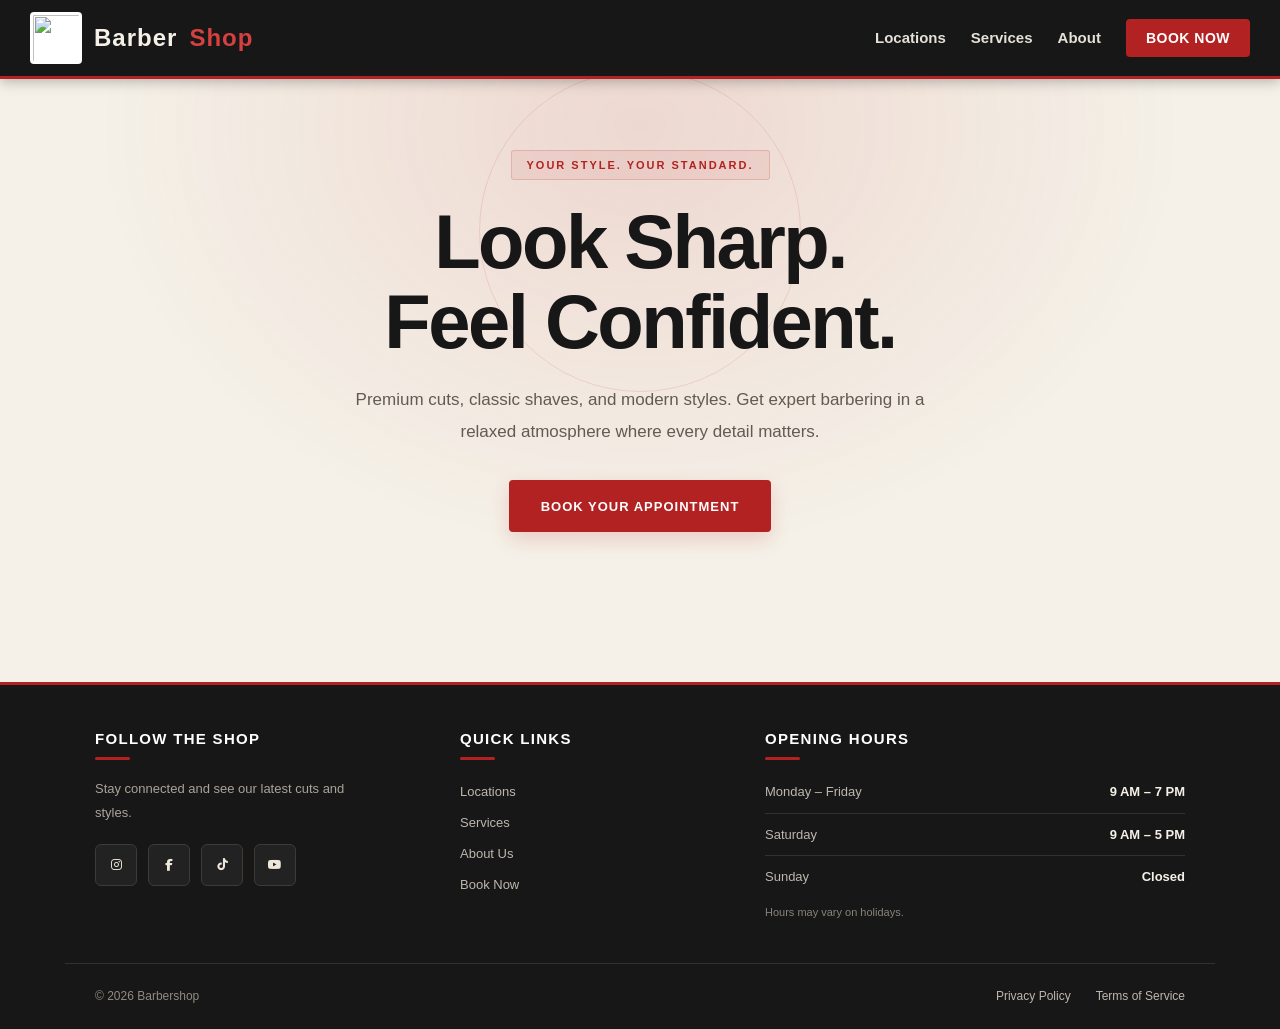
==== index.html @ 5756db05 "Add files via upload" ====
<!DOCTYPE html>
<html lang="en">
<head>
    <meta charset="UTF-8">
    <meta name="viewport" content="width=device-width, initial-scale=1.0">
    <title>Barbershop</title>
    <link rel="stylesheet" href="styles.css">

<link
    rel="stylesheet"
    href="https://cdnjs.cloudflare.com/ajax/libs/font-awesome/6.7.2/css/all.min.css"
>

</head>
<body>
    <nav class="navbar">
        <a href="#" class="nav-logo"><img src="imgs/navlogo.png">Barber<span>Shop</span></a>

        <input type="checkbox" id="nav-toggle" class="nav-toggle">

        <label for="nav-toggle" class="nav-toggle-label">
            <span></span>
        </label>

        <ul class="nav-menu">
            <li><a href="locations.html" class="nav-link">Locations</a></li>
            <li><a href="services.html" class="nav-link">Services</a></li>
            <li><a href="about.html" class="nav-link">About</a></li>
            <li><a href="book.html" class="nav-cta">Book Now</a></li>
        </ul>
    </nav>

    
<div class="top-padding">
    <h1>Look Sharp.<br>Feel Confident.</h1>

    <p>
        Premium cuts, classic shaves, and modern styles.
        Get expert barbering in a relaxed atmosphere
        where every detail matters.
    </p>

    <a href="book.html">Book Your Appointment</a>
</div>
    
<footer class="barber-footer">

    <div class="footer-main">

        <!-- SOCIAL MEDIA -->
        <div class="footer-column footer-socials">
            <h3>Follow the Shop</h3>
            <p>Stay connected and see our latest cuts and styles.</p>

            
<div class="social-links">

    <a href="https://instagram.com/"
       target="_blank"
       rel="noopener noreferrer"
       aria-label="Instagram">
        <i class="fa-brands fa-instagram"></i>
    </a>

    <a href="https://facebook.com/"
       target="_blank"
       rel="noopener noreferrer"
       aria-label="Facebook">
        <i class="fa-brands fa-facebook-f"></i>
    </a>

    <a href="https://tiktok.com/"
       target="_blank"
       rel="noopener noreferrer"
       aria-label="TikTok">
        <i class="fa-brands fa-tiktok"></i>
    </a>

    <a href="https://youtube.com/"
       target="_blank"
       rel="noopener noreferrer"
       aria-label="YouTube">
        <i class="fa-brands fa-youtube"></i>
    </a>

</div>

        </div>

        <!-- QUICK LINKS -->
        <div class="footer-column">
            <h3>Quick Links</h3>
            <ul class="footer-links">
                <li><a href="locations.html">Locations</a></li>
                <li><a href="services.html">Services</a></li>
                <li><a href="about.html">About Us</a></li>
                <li><a href="book.html">Book Now</a></li>
            </ul>
        </div>

        <!-- BUSINESS HOURS -->
        <div class="footer-column footer-hours">
            <h3>Opening Hours</h3>

            <div class="hours-list">
                <p>
                    <span>Monday – Friday</span>
                    <span>9 AM – 7 PM</span>
                </p>
                <p>
                    <span>Saturday</span>
                    <span>9 AM – 5 PM</span>
                </p>
                <p>
                    <span>Sunday</span>
                    <span>Closed</span>
                </p>
            </div>

            <p class="hours-note">
                Hours may vary on holidays.
            </p>
        </div>

    </div>

    <!-- FOOTER BOTTOM -->
    <div class="footer-bottom">

        <p class="copyright">
            &copy; <span id="footer-year">2026</span>
           Barbershop
        </p>

        <div class="footer-legal">
            <a href="privacy.html">Privacy Policy</a>
            <a href="terms.html">Terms of Service</a>
        </div>

    </div>

</footer>

<script>
    document.getElementById("footer-year").textContent =
        new Date().getFullYear();
</script>


</body>
</html>
---- styles.css ----
* {
    margin: 0;
    padding: 0;
    box-sizing: border-box;
    font-family: 'Segoe UI', Tahoma, Geneva, Verdana, sans-serif;
}

body {
    background-color: #f5f1e8;
}

/* NAVBAR */
.navbar {
    position: fixed;
    top: 0;
    left: 0;
    width: 100%;
    background-color: #171717;
    display: flex;
    justify-content: space-between;
    align-items: center;
    padding: 12px 30px;
    box-shadow: 0 3px 12px rgba(0, 0, 0, 0.25);
    z-index: 1000;
    border-bottom: 3px solid #b22222;
}

/* LOGO AREA */
.nav-logo {
    display: flex;
    align-items: center;
    gap: 12px;
    font-size: 24px;
    font-weight: 800;
    color: #f5f1e8;
    text-decoration: none;
    letter-spacing: 1px;
    white-space: nowrap;
}

/* SQUARE LOGO */
.nav-logo img {
    width: 52px;
    height: 52px;
    object-fit: contain;
    border-radius: 4px;
    background-color: #ffffff;
    padding: 3px;
}

/* OPTIONAL TEXT LOGO ACCENT */
.nav-logo span {
    color: #d64040;
}

/* DESKTOP NAVIGATION */
.nav-menu {
    display: flex;
    list-style: none;
    align-items: center;
    gap: 25px;

    /* Keep menu visible on desktop */
    position: static;
    width: auto;
    max-height: none;
    overflow: visible;
    opacity: 1;
    flex-direction: row;
    background-color: transparent;
    box-shadow: none;
}

.nav-menu li {
    width: auto;
    text-align: center;
}

.nav-link {
    display: block;
    text-decoration: none;
    color: #e5e0d8;
    font-size: 15px;
    font-weight: 600;
    padding: 10px 0;
    width: auto;
    border-bottom: 2px solid transparent;
    transition: color 0.3s ease, border-color 0.3s ease;
}

.nav-link:hover,
.nav-link.active {
    color: #e05252;
    border-bottom-color: #b22222;
}

/* BOOKING / CTA BUTTON */
.nav-cta {
    display: inline-block;
    text-decoration: none;
    background-color: #b22222;
    color: #ffffff;
    padding: 11px 20px;
    border-radius: 4px;
    font-size: 14px;
    font-weight: 700;
    text-transform: uppercase;
    letter-spacing: 0.5px;
    transition: background-color 0.3s ease,
                transform 0.2s ease;
}

.nav-cta:hover {
    background-color: #8b1a1a;
    transform: translateY(-2px);
}

/* MOBILE MENU TOGGLE */
.nav-toggle {
    display: none;
}

.nav-toggle-label {
    display: none;
    cursor: pointer;
    padding: 10px;
}

.nav-toggle-label span,
.nav-toggle-label span::before,
.nav-toggle-label span::after {
    display: block;
    background: #f5f1e8;
    height: 3px;
    width: 26px;
    position: relative;
    transition: all 0.3s ease-in-out;
    border-radius: 2px;
}

.nav-toggle-label span::before,
.nav-toggle-label span::after {
    content: '';
    position: absolute;
    left: 0;
}

.nav-toggle-label span::before {
    bottom: 8px;
}

.nav-toggle-label span::after {
    top: 8px;
}

/* MOBILE RESPONSIVE NAVIGATION */
@media screen and (max-width: 768px) {
    .navbar {
        padding: 10px 16px;
        flex-wrap: wrap;
    }

    .nav-logo {
        font-size: 19px;
        gap: 9px;
    }

    .nav-logo img {
        width: 44px;
        height: 44px;
    }

    .nav-toggle-label {
        display: block;
        order: 2;
    }

    .nav-menu {
        position: absolute;
        top: 100%;
        left: 0;
        width: 100%;
        background-color: #202020;
        display: flex;
        flex-direction: column;
        align-items: stretch;
        gap: 0;
        max-height: 0;
        overflow: hidden;
        opacity: 0;
        visibility: hidden;
        transition: max-height 0.4s ease,
                    opacity 0.3s ease,
                    visibility 0.3s ease;
        box-shadow: 0 5px 12px rgba(0, 0, 0, 0.2);
    }

    .nav-menu li {
        width: 100%;
        text-align: center;
    }

    .nav-link {
        padding: 16px 20px;
        width: 100%;
        border-bottom: 1px solid #383838;
    }

    .nav-link:hover,
    .nav-link.active {
        background-color: #292929;
        border-bottom-color: #b22222;
    }

    .nav-cta {
        display: block;
        margin: 15px 20px 20px;
        text-align: center;
    }

    /* Show menu only when toggled on mobile */
    .nav-toggle:checked ~ .nav-menu {
        max-height: 500px;
        opacity: 1;
        visibility: visible;
    }

    /* Hamburger transforms into an X */
    .nav-toggle:checked ~ .nav-toggle-label span {
        background: transparent;
    }

    .nav-toggle:checked ~ .nav-toggle-label span::before {
        transform: rotate(45deg);
        bottom: 0;
    }

    .nav-toggle:checked ~ .nav-toggle-label span::after {
        transform: rotate(-45deg);
        top: 0;
    }
}

/* EXTRA SMALL SCREENS */
@media screen and (max-width: 380px) {
    .navbar {
        padding: 8px 10px;
    }

    .nav-logo {
        font-size: 16px;
        gap: 7px;
    }

    .nav-logo img {
        width: 38px;
        height: 38px;
    }
}




/* ==================================
   MODERN BARBERSHOP HERO SECTION
================================== */

.top-padding {
    position: relative;
    isolation: isolate;
    overflow: hidden;

    min-height: 480px;
    padding: 150px 24px 100px;

    display: flex;
    flex-direction: column;
    align-items: center;
    justify-content: center;

    text-align: center;
    background:
        radial-gradient(
            ellipse at 50% 20%,
            rgba(178, 34, 34, 0.12),
            transparent 60%
        ),
        #f5f1e8;
}

/* Decorative background accent */
.top-padding::before {
    content: "";
    position: absolute;
    z-index: -1;
    top: 70px;
    left: 50%;

    width: 320px;
    height: 320px;
    border: 1px solid rgba(178, 34, 34, 0.12);
    border-radius: 50%;

    transform: translateX(-50%);
    pointer-events: none;
}

/* Small introductory label */
.top-padding::after {
    content: "YOUR STYLE. YOUR STANDARD.";
    display: inline-block;
    order: -1;

    margin-bottom: 22px;
    padding: 8px 15px;

    color: #b22222;
    background: rgba(178, 34, 34, 0.07);
    border: 1px solid rgba(178, 34, 34, 0.18);
    border-radius: 3px;

    font-size: 11px;
    font-weight: 800;
    letter-spacing: 2px;
}

/* Main heading */
.top-padding h1 {
    max-width: 850px;
    margin-bottom: 22px;

    color: #171717;
    font-size: clamp(42px, 6vw, 76px);
    font-weight: 900;
    line-height: 1.05;
    letter-spacing: -2.5px;
}

/* Introductory paragraph */
.top-padding p {
    max-width: 620px;
    margin-bottom: 32px;

    color: #625b53;
    font-size: 17px;
    line-height: 1.9;
}

/* Booking button */
.top-padding > a {
    display: inline-flex;
    align-items: center;
    justify-content: center;

    min-height: 52px;
    padding: 0 30px;

    background: #b22222;
    color: #ffffff;
    border: 2px solid #b22222;
    border-radius: 4px;

    font-size: 13px;
    font-weight: 800;
    letter-spacing: 1px;
    text-transform: uppercase;
    text-decoration: none;

    box-shadow: 0 8px 20px rgba(178, 34, 34, 0.16);

    transition:
        background-color 0.25s ease,
        border-color 0.25s ease,
        transform 0.25s ease,
        box-shadow 0.25s ease;
}

.top-padding > a:hover {
    background: #171717;
    border-color: #171717;
    transform: translateY(-3px);
    box-shadow: 0 12px 24px rgba(0, 0, 0, 0.15);
}

.top-padding > a:focus-visible {
    outline: 3px solid #b22222;
    outline-offset: 4px;
}

/* Tablet and mobile */
@media screen and (max-width: 768px) {
    .top-padding {
        min-height: 420px;
        padding: 120px 22px 75px;
    }

    .top-padding::before {
        top: 55px;
        width: 260px;
        height: 260px;
    }

    .top-padding::after {
        margin-bottom: 20px;
        font-size: 10px;
        letter-spacing: 1.5px;
    }

    .top-padding h1 {
        margin-bottom: 18px;
        letter-spacing: -1.5px;
    }

    .top-padding p {
        max-width: 500px;
        margin-bottom: 26px;
        font-size: 15px;
        line-height: 1.8;
    }
}

/* Small phones */
@media screen and (max-width: 380px) {
    .top-padding {
        min-height: 390px;
        padding: 105px 16px 60px;
    }

    .top-padding h1 {
        font-size: 38px;
    }

    .top-padding::after {
        padding: 7px 10px;
        font-size: 9px;
        letter-spacing: 1px;
    }
}

/* Reduced motion accessibility */
@media (prefers-reduced-motion: reduce) {
    .top-padding > a {
        transition: none;
    }
}

/* ==================================
   BARBERSHOP MINIMAL FOOTER
================================== */

.barber-footer {
    background: #171717;
    color: #e9e2d7;
    border-top: 3px solid #b22222;
    margin-top: 50px;
}

/* MAIN LAYOUT */

.footer-main {
    max-width: 1150px;
    margin: 0 auto;
    padding: 45px 30px;
    display: grid;
    grid-template-columns: 1fr 0.8fr 1.4fr;
    gap: 65px;
    align-items: start;
}

.footer-column {
    min-width: 0;
}

.footer-column h3 {
    color: #ffffff;
    font-size: 15px;
    font-weight: 700;
    letter-spacing: 1.3px;
    text-transform: uppercase;
    margin-bottom: 22px;
}

.footer-column h3::after {
    content: "";
    display: block;
    width: 35px;
    height: 3px;
    background: #b22222;
    margin-top: 10px;
    border-radius: 2px;
}

/* SOCIAL MEDIA */

.footer-socials > p {
    color: #aaa39a;
    font-size: 13px;
    line-height: 1.8;
    margin: -5px 0 20px;
    max-width: 260px;
}

.social-links {
    display: flex;
    flex-wrap: wrap;
    gap: 11px;
}

.social-links a {
    display: flex;
    justify-content: center;
    align-items: center;
    width: 42px;
    height: 42px;
    background: #222222;
    border: 1px solid #403a35;
    border-radius: 6px;
    color: #eee7dc;
    font-size: 12px;
    font-weight: 800;
    text-decoration: none;
    transition: background 0.25s ease,
                border-color 0.25s ease,
                transform 0.25s ease;
}

.social-links a:hover {
    background: #b22222;
    border-color: #b22222;
    transform: translateY(-3px);
}

/* QUICK LINKS */

.footer-links {
    list-style: none;
    padding: 0;
    margin: 0;
}

.footer-links li {
    margin-bottom: 13px;
}

.footer-links a {
    display: inline-block;
    color: #bdb7ae;
    font-size: 13px;
    text-decoration: none;
    transition: color 0.25s ease,
                transform 0.25s ease;
}

.footer-links a:hover {
    color: #e05252;
    transform: translateX(4px);
}

/* BUSINESS HOURS */

.hours-list {
    width: 100%;
}

.hours-list p {
    display: flex;
    justify-content: space-between;
    align-items: baseline;
    gap: 18px;
    padding: 11px 0;
    border-bottom: 1px solid #34302c;
    color: #bdb7ae;
    font-size: 13px;
    line-height: 1.5;
}

.hours-list p:first-child {
    padding-top: 0;
}

.hours-list p:last-child {
    border-bottom: none;
}

.hours-list p span:last-child {
    color: #f5f1e8;
    font-weight: 600;
    text-align: right;
    white-space: nowrap;
}

.hours-note {
    color: #89837a;
    font-size: 11px;
    margin-top: 8px;
}

/* COPYRIGHT & LEGAL LINKS */

.footer-bottom {
    max-width: 1150px;
    margin: 0 auto;
    padding: 22px 30px;
    border-top: 1px solid #34302c;
    display: flex;
    justify-content: space-between;
    align-items: center;
    flex-wrap: wrap;
    gap: 18px;
}

.copyright {
    color: #918a81;
    font-size: 12px;
    line-height: 1.8;
}

.footer-legal {
    display: flex;
    align-items: center;
    flex-wrap: wrap;
    gap: 25px;
}

.footer-legal a {
    color: #bdb7ae;
    font-size: 12px;
    text-decoration: none;
    transition: color 0.25s ease;
}

.footer-legal a:hover {
    color: #e05252;
}

/* TABLETS */

@media screen and (max-width: 850px) {
    .footer-main {
        grid-template-columns: 1fr 1fr;
        gap: 40px;
        padding: 40px 25px;
    }

    .footer-hours {
        grid-column: 1 / -1;
    }

    .footer-hours .hours-list {
        max-width: 500px;
    }

    .footer-bottom {
        padding: 22px 25px;
    }
}

/* MOBILE */

@media screen and (max-width: 550px) {
    .barber-footer {
        margin-top: 35px;
    }

    .footer-main {
        grid-template-columns: 1fr;
        gap: 32px;
        padding: 35px 22px;
    }

    .footer-hours {
        grid-column: auto;
    }

    .footer-column h3 {
        margin-bottom: 18px;
    }

    .footer-bottom {
        padding: 22px;
        flex-direction: column;
        align-items: flex-start;
        gap: 12px;
    }

    .footer-legal {
        gap: 18px;
    }
}

/* REDUCED MOTION ACCESSIBILITY */

@media (prefers-reduced-motion: reduce) {
    .barber-footer *,
    .barber-footer *::before,
    .barber-footer *::after {
        transition: none !important;
    }
}
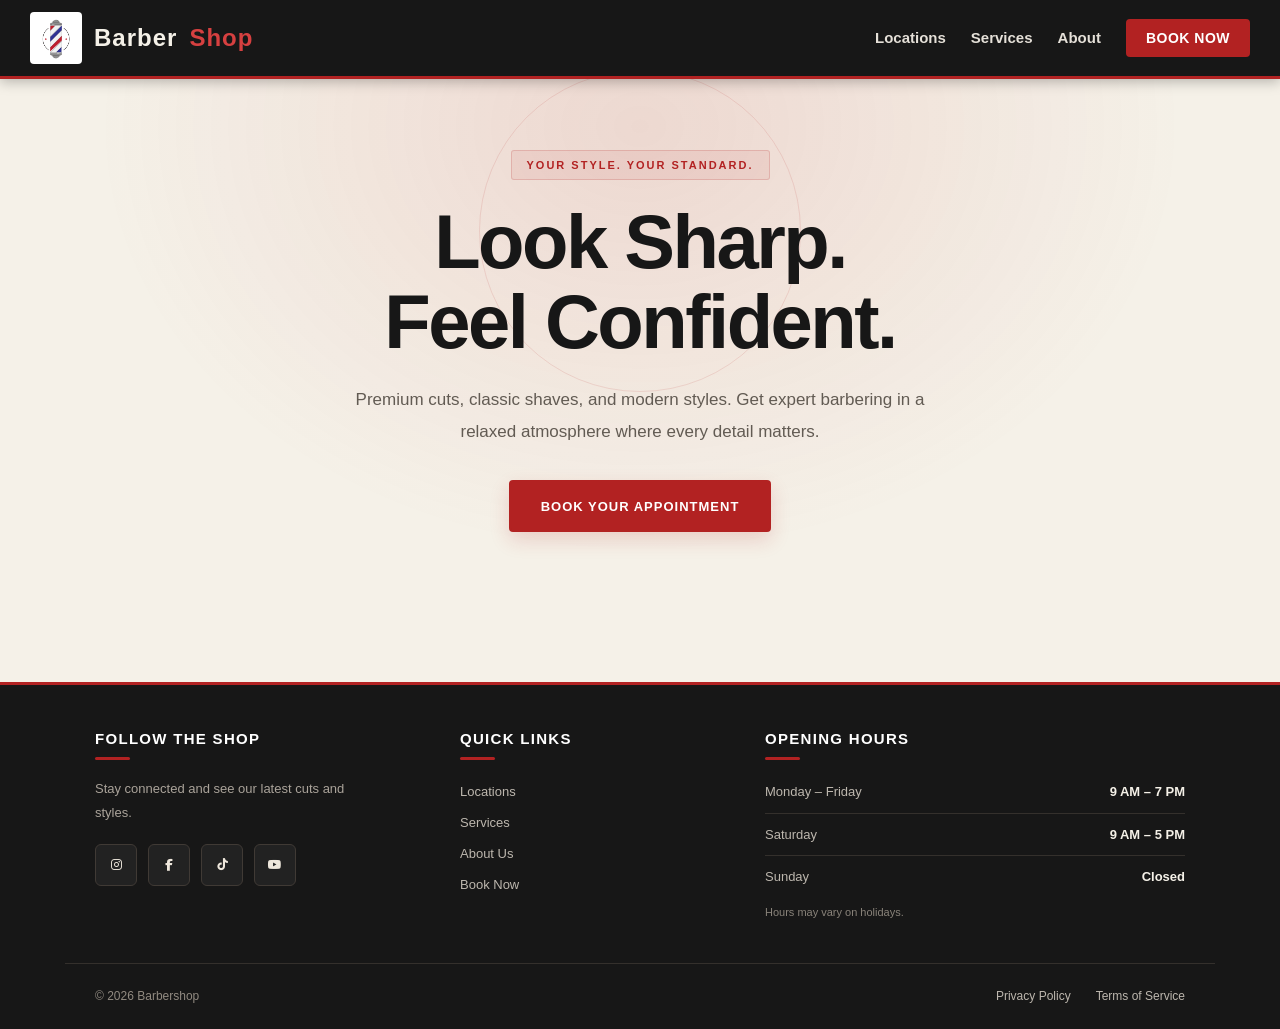
==== commit 2506de16: "Update index.html" ====
--- a/index.html
+++ b/index.html
@@ -4,7 +4,7 @@
     <meta charset="UTF-8">
     <meta name="viewport" content="width=device-width, initial-scale=1.0">
     <title>Barbershop</title>
-    <link rel="stylesheet" href="styles.css">
+    <link rel="stylesheet" href="index.css">
 
 <link
     rel="stylesheet"
@@ -148,4 +148,4 @@
 
 
 </body>
-</html>+</html>
--- a/index.css
+++ b/index.css
@@ -0,0 +1,700 @@
+
+* {
+    margin: 0;
+    padding: 0;
+    box-sizing: border-box;
+    font-family: 'Segoe UI', Tahoma, Geneva, Verdana, sans-serif;
+}
+
+body {
+    background-color: #f5f1e8;
+}
+
+/* NAVBAR */
+.navbar {
+    position: fixed;
+    top: 0;
+    left: 0;
+    width: 100%;
+    background-color: #171717;
+    display: flex;
+    justify-content: space-between;
+    align-items: center;
+    padding: 12px 30px;
+    box-shadow: 0 3px 12px rgba(0, 0, 0, 0.25);
+    z-index: 1000;
+    border-bottom: 3px solid #b22222;
+}
+
+/* LOGO AREA */
+.nav-logo {
+    display: flex;
+    align-items: center;
+    gap: 12px;
+    font-size: 24px;
+    font-weight: 800;
+    color: #f5f1e8;
+    text-decoration: none;
+    letter-spacing: 1px;
+    white-space: nowrap;
+}
+
+/* SQUARE LOGO */
+.nav-logo img {
+    width: 52px;
+    height: 52px;
+    object-fit: contain;
+    border-radius: 4px;
+    background-color: #ffffff;
+    padding: 3px;
+}
+
+/* OPTIONAL TEXT LOGO ACCENT */
+.nav-logo span {
+    color: #d64040;
+}
+
+/* DESKTOP NAVIGATION */
+.nav-menu {
+    display: flex;
+    list-style: none;
+    align-items: center;
+    gap: 25px;
+
+    /* Keep menu visible on desktop */
+    position: static;
+    width: auto;
+    max-height: none;
+    overflow: visible;
+    opacity: 1;
+    flex-direction: row;
+    background-color: transparent;
+    box-shadow: none;
+}
+
+.nav-menu li {
+    width: auto;
+    text-align: center;
+}
+
+.nav-link {
+    display: block;
+    text-decoration: none;
+    color: #e5e0d8;
+    font-size: 15px;
+    font-weight: 600;
+    padding: 10px 0;
+    width: auto;
+    border-bottom: 2px solid transparent;
+    transition: color 0.3s ease, border-color 0.3s ease;
+}
+
+.nav-link:hover,
+.nav-link.active {
+    color: #e05252;
+    border-bottom-color: #b22222;
+}
+
+/* BOOKING / CTA BUTTON */
+.nav-cta {
+    display: inline-block;
+    text-decoration: none;
+    background-color: #b22222;
+    color: #ffffff;
+    padding: 11px 20px;
+    border-radius: 4px;
+    font-size: 14px;
+    font-weight: 700;
+    text-transform: uppercase;
+    letter-spacing: 0.5px;
+    transition: background-color 0.3s ease,
+                transform 0.2s ease;
+}
+
+.nav-cta:hover {
+    background-color: #8b1a1a;
+    transform: translateY(-2px);
+}
+
+/* MOBILE MENU TOGGLE */
+.nav-toggle {
+    display: none;
+}
+
+.nav-toggle-label {
+    display: none;
+    cursor: pointer;
+    padding: 10px;
+}
+
+.nav-toggle-label span,
+.nav-toggle-label span::before,
+.nav-toggle-label span::after {
+    display: block;
+    background: #f5f1e8;
+    height: 3px;
+    width: 26px;
+    position: relative;
+    transition: all 0.3s ease-in-out;
+    border-radius: 2px;
+}
+
+.nav-toggle-label span::before,
+.nav-toggle-label span::after {
+    content: '';
+    position: absolute;
+    left: 0;
+}
+
+.nav-toggle-label span::before {
+    bottom: 8px;
+}
+
+.nav-toggle-label span::after {
+    top: 8px;
+}
+
+/* MOBILE RESPONSIVE NAVIGATION */
+@media screen and (max-width: 768px) {
+    .navbar {
+        padding: 10px 16px;
+        flex-wrap: wrap;
+    }
+
+    .nav-logo {
+        font-size: 19px;
+        gap: 9px;
+    }
+
+    .nav-logo img {
+        width: 44px;
+        height: 44px;
+    }
+
+    .nav-toggle-label {
+        display: block;
+        order: 2;
+    }
+
+    .nav-menu {
+        position: absolute;
+        top: 100%;
+        left: 0;
+        width: 100%;
+        background-color: #202020;
+        display: flex;
+        flex-direction: column;
+        align-items: stretch;
+        gap: 0;
+        max-height: 0;
+        overflow: hidden;
+        opacity: 0;
+        visibility: hidden;
+        transition: max-height 0.4s ease,
+                    opacity 0.3s ease,
+                    visibility 0.3s ease;
+        box-shadow: 0 5px 12px rgba(0, 0, 0, 0.2);
+    }
+
+    .nav-menu li {
+        width: 100%;
+        text-align: center;
+    }
+
+    .nav-link {
+        padding: 16px 20px;
+        width: 100%;
+        border-bottom: 1px solid #383838;
+    }
+
+    .nav-link:hover,
+    .nav-link.active {
+        background-color: #292929;
+        border-bottom-color: #b22222;
+    }
+
+    .nav-cta {
+        display: block;
+        margin: 15px 20px 20px;
+        text-align: center;
+    }
+
+    /* Show menu only when toggled on mobile */
+    .nav-toggle:checked ~ .nav-menu {
+        max-height: 500px;
+        opacity: 1;
+        visibility: visible;
+    }
+
+    /* Hamburger transforms into an X */
+    .nav-toggle:checked ~ .nav-toggle-label span {
+        background: transparent;
+    }
+
+    .nav-toggle:checked ~ .nav-toggle-label span::before {
+        transform: rotate(45deg);
+        bottom: 0;
+    }
+
+    .nav-toggle:checked ~ .nav-toggle-label span::after {
+        transform: rotate(-45deg);
+        top: 0;
+    }
+}
+
+/* EXTRA SMALL SCREENS */
+@media screen and (max-width: 380px) {
+    .navbar {
+        padding: 8px 10px;
+    }
+
+    .nav-logo {
+        font-size: 16px;
+        gap: 7px;
+    }
+
+    .nav-logo img {
+        width: 38px;
+        height: 38px;
+    }
+}
+
+
+
+
+/* ==================================
+   MODERN BARBERSHOP HERO SECTION
+================================== */
+
+.top-padding {
+    position: relative;
+    isolation: isolate;
+    overflow: hidden;
+
+    min-height: 480px;
+    padding: 150px 24px 100px;
+
+    display: flex;
+    flex-direction: column;
+    align-items: center;
+    justify-content: center;
+
+    text-align: center;
+    background:
+        radial-gradient(
+            ellipse at 50% 20%,
+            rgba(178, 34, 34, 0.12),
+            transparent 60%
+        ),
+        #f5f1e8;
+}
+
+/* Decorative background accent */
+.top-padding::before {
+    content: "";
+    position: absolute;
+    z-index: -1;
+    top: 70px;
+    left: 50%;
+
+    width: 320px;
+    height: 320px;
+    border: 1px solid rgba(178, 34, 34, 0.12);
+    border-radius: 50%;
+
+    transform: translateX(-50%);
+    pointer-events: none;
+}
+
+/* Small introductory label */
+.top-padding::after {
+    content: "YOUR STYLE. YOUR STANDARD.";
+    display: inline-block;
+    order: -1;
+
+    margin-bottom: 22px;
+    padding: 8px 15px;
+
+    color: #b22222;
+    background: rgba(178, 34, 34, 0.07);
+    border: 1px solid rgba(178, 34, 34, 0.18);
+    border-radius: 3px;
+
+    font-size: 11px;
+    font-weight: 800;
+    letter-spacing: 2px;
+}
+
+/* Main heading */
+.top-padding h1 {
+    max-width: 850px;
+    margin-bottom: 22px;
+
+    color: #171717;
+    font-size: clamp(42px, 6vw, 76px);
+    font-weight: 900;
+    line-height: 1.05;
+    letter-spacing: -2.5px;
+}
+
+/* Introductory paragraph */
+.top-padding p {
+    max-width: 620px;
+    margin-bottom: 32px;
+
+    color: #625b53;
+    font-size: 17px;
+    line-height: 1.9;
+}
+
+/* Booking button */
+.top-padding > a {
+    display: inline-flex;
+    align-items: center;
+    justify-content: center;
+
+    min-height: 52px;
+    padding: 0 30px;
+
+    background: #b22222;
+    color: #ffffff;
+    border: 2px solid #b22222;
+    border-radius: 4px;
+
+    font-size: 13px;
+    font-weight: 800;
+    letter-spacing: 1px;
+    text-transform: uppercase;
+    text-decoration: none;
+
+    box-shadow: 0 8px 20px rgba(178, 34, 34, 0.16);
+
+    transition:
+        background-color 0.25s ease,
+        border-color 0.25s ease,
+        transform 0.25s ease,
+        box-shadow 0.25s ease;
+}
+
+.top-padding > a:hover {
+    background: #171717;
+    border-color: #171717;
+    transform: translateY(-3px);
+    box-shadow: 0 12px 24px rgba(0, 0, 0, 0.15);
+}
+
+.top-padding > a:focus-visible {
+    outline: 3px solid #b22222;
+    outline-offset: 4px;
+}
+
+/* Tablet and mobile */
+@media screen and (max-width: 768px) {
+    .top-padding {
+        min-height: 420px;
+        padding: 120px 22px 75px;
+    }
+
+    .top-padding::before {
+        top: 55px;
+        width: 260px;
+        height: 260px;
+    }
+
+    .top-padding::after {
+        margin-bottom: 20px;
+        font-size: 10px;
+        letter-spacing: 1.5px;
+    }
+
+    .top-padding h1 {
+        margin-bottom: 18px;
+        letter-spacing: -1.5px;
+    }
+
+    .top-padding p {
+        max-width: 500px;
+        margin-bottom: 26px;
+        font-size: 15px;
+        line-height: 1.8;
+    }
+}
+
+/* Small phones */
+@media screen and (max-width: 380px) {
+    .top-padding {
+        min-height: 390px;
+        padding: 105px 16px 60px;
+    }
+
+    .top-padding h1 {
+        font-size: 38px;
+    }
+
+    .top-padding::after {
+        padding: 7px 10px;
+        font-size: 9px;
+        letter-spacing: 1px;
+    }
+}
+
+/* Reduced motion accessibility */
+@media (prefers-reduced-motion: reduce) {
+    .top-padding > a {
+        transition: none;
+    }
+}
+
+/* ==================================
+   BARBERSHOP MINIMAL FOOTER
+================================== */
+
+.barber-footer {
+    background: #171717;
+    color: #e9e2d7;
+    border-top: 3px solid #b22222;
+    margin-top: 50px;
+}
+
+/* MAIN LAYOUT */
+
+.footer-main {
+    max-width: 1150px;
+    margin: 0 auto;
+    padding: 45px 30px;
+    display: grid;
+    grid-template-columns: 1fr 0.8fr 1.4fr;
+    gap: 65px;
+    align-items: start;
+}
+
+.footer-column {
+    min-width: 0;
+}
+
+.footer-column h3 {
+    color: #ffffff;
+    font-size: 15px;
+    font-weight: 700;
+    letter-spacing: 1.3px;
+    text-transform: uppercase;
+    margin-bottom: 22px;
+}
+
+.footer-column h3::after {
+    content: "";
+    display: block;
+    width: 35px;
+    height: 3px;
+    background: #b22222;
+    margin-top: 10px;
+    border-radius: 2px;
+}
+
+/* SOCIAL MEDIA */
+
+.footer-socials > p {
+    color: #aaa39a;
+    font-size: 13px;
+    line-height: 1.8;
+    margin: -5px 0 20px;
+    max-width: 260px;
+}
+
+.social-links {
+    display: flex;
+    flex-wrap: wrap;
+    gap: 11px;
+}
+
+.social-links a {
+    display: flex;
+    justify-content: center;
+    align-items: center;
+    width: 42px;
+    height: 42px;
+    background: #222222;
+    border: 1px solid #403a35;
+    border-radius: 6px;
+    color: #eee7dc;
+    font-size: 12px;
+    font-weight: 800;
+    text-decoration: none;
+    transition: background 0.25s ease,
+                border-color 0.25s ease,
+                transform 0.25s ease;
+}
+
+.social-links a:hover {
+    background: #b22222;
+    border-color: #b22222;
+    transform: translateY(-3px);
+}
+
+/* QUICK LINKS */
+
+.footer-links {
+    list-style: none;
+    padding: 0;
+    margin: 0;
+}
+
+.footer-links li {
+    margin-bottom: 13px;
+}
+
+.footer-links a {
+    display: inline-block;
+    color: #bdb7ae;
+    font-size: 13px;
+    text-decoration: none;
+    transition: color 0.25s ease,
+                transform 0.25s ease;
+}
+
+.footer-links a:hover {
+    color: #e05252;
+    transform: translateX(4px);
+}
+
+/* BUSINESS HOURS */
+
+.hours-list {
+    width: 100%;
+}
+
+.hours-list p {
+    display: flex;
+    justify-content: space-between;
+    align-items: baseline;
+    gap: 18px;
+    padding: 11px 0;
+    border-bottom: 1px solid #34302c;
+    color: #bdb7ae;
+    font-size: 13px;
+    line-height: 1.5;
+}
+
+.hours-list p:first-child {
+    padding-top: 0;
+}
+
+.hours-list p:last-child {
+    border-bottom: none;
+}
+
+.hours-list p span:last-child {
+    color: #f5f1e8;
+    font-weight: 600;
+    text-align: right;
+    white-space: nowrap;
+}
+
+.hours-note {
+    color: #89837a;
+    font-size: 11px;
+    margin-top: 8px;
+}
+
+/* COPYRIGHT & LEGAL LINKS */
+
+.footer-bottom {
+    max-width: 1150px;
+    margin: 0 auto;
+    padding: 22px 30px;
+    border-top: 1px solid #34302c;
+    display: flex;
+    justify-content: space-between;
+    align-items: center;
+    flex-wrap: wrap;
+    gap: 18px;
+}
+
+.copyright {
+    color: #918a81;
+    font-size: 12px;
+    line-height: 1.8;
+}
+
+.footer-legal {
+    display: flex;
+    align-items: center;
+    flex-wrap: wrap;
+    gap: 25px;
+}
+
+.footer-legal a {
+    color: #bdb7ae;
+    font-size: 12px;
+    text-decoration: none;
+    transition: color 0.25s ease;
+}
+
+.footer-legal a:hover {
+    color: #e05252;
+}
+
+/* TABLETS */
+
+@media screen and (max-width: 850px) {
+    .footer-main {
+        grid-template-columns: 1fr 1fr;
+        gap: 40px;
+        padding: 40px 25px;
+    }
+
+    .footer-hours {
+        grid-column: 1 / -1;
+    }
+
+    .footer-hours .hours-list {
+        max-width: 500px;
+    }
+
+    .footer-bottom {
+        padding: 22px 25px;
+    }
+}
+
+/* MOBILE */
+
+@media screen and (max-width: 550px) {
+    .barber-footer {
+        margin-top: 35px;
+    }
+
+    .footer-main {
+        grid-template-columns: 1fr;
+        gap: 32px;
+        padding: 35px 22px;
+    }
+
+    .footer-hours {
+        grid-column: auto;
+    }
+
+    .footer-column h3 {
+        margin-bottom: 18px;
+    }
+
+    .footer-bottom {
+        padding: 22px;
+        flex-direction: column;
+        align-items: flex-start;
+        gap: 12px;
+    }
+
+    .footer-legal {
+        gap: 18px;
+    }
+}
+
+/* REDUCED MOTION ACCESSIBILITY */
+
+@media (prefers-reduced-motion: reduce) {
+    .barber-footer *,
+    .barber-footer *::before,
+    .barber-footer *::after {
+        transition: none !important;
+    }
+}
